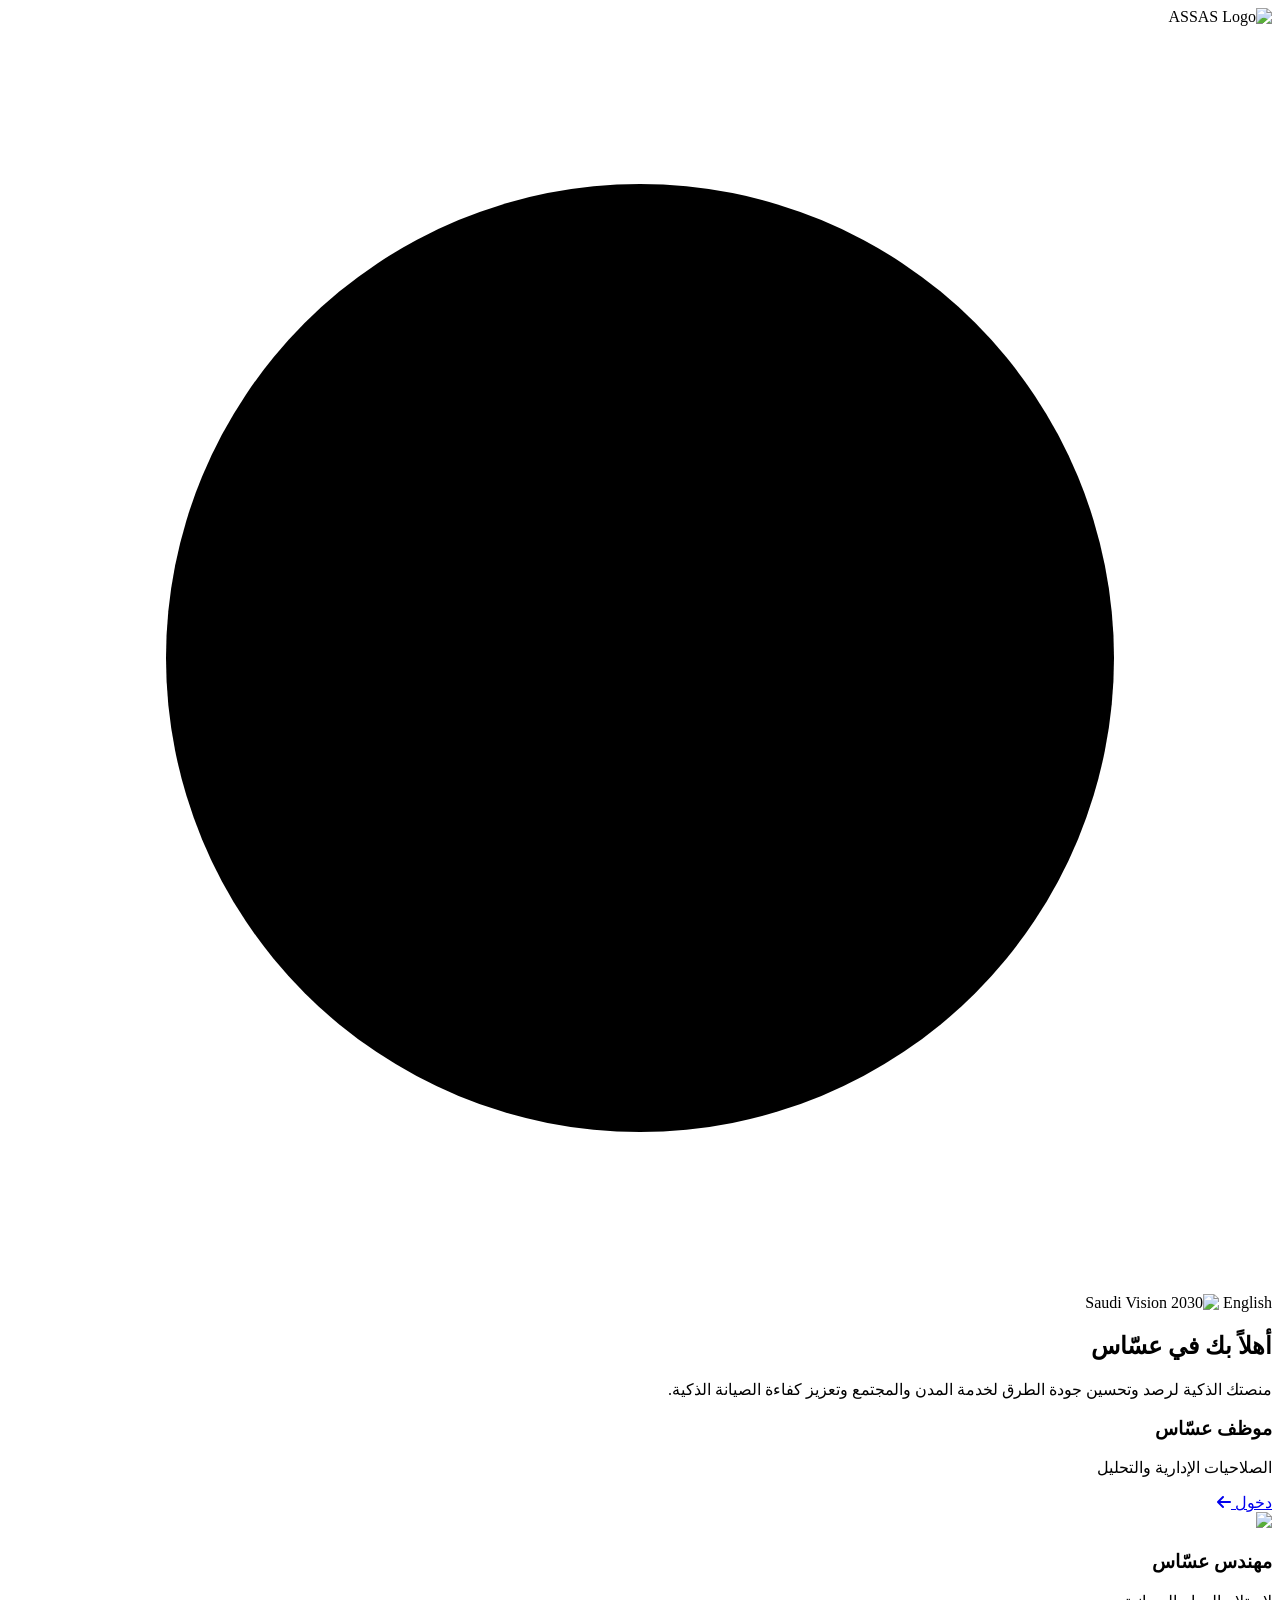
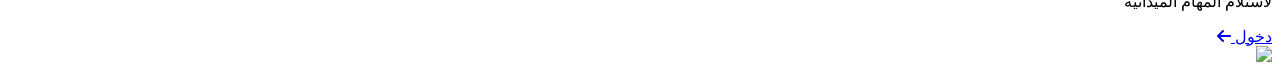
==== templates/index.html @ df8b257a "save my update" ====
<!doctype html>
<html lang="ar" dir="rtl">
  <head>
    <meta charset="UTF-8" />
    <title>عساس</title>

    <!-- Font Awesome -->
    <link
      rel="stylesheet"
      href="https://cdnjs.cloudflare.com/ajax/libs/font-awesome/6.5.0/css/all.min.css"
    />

    <!-- Google Font -->
    <link
      href="https://fonts.googleapis.com/css2?family=Cairo:wght@400;600;700&display=swap"
      rel="stylesheet"
    />

    <!-- style sheet -->
    <link rel="stylesheet" href="../statics/css/index.css" />
  </head>
  <body class="home-page">
    <!-- Navbar -->
    <header class="top-bar">
      <div class="right">
        <img
          src="../statics/img/Assas_clear_logo.png"
          class="assas-logo"
          alt="ASSAS Logo"
        />
      </div>

      <div class="left">
        <span class="lang">
          <svg viewBox="0 0 24 24" aria-hidden="true">
            <circle cx="12" cy="12" r="9"></circle>
            <path d="M3 12h18"></path>
            <path d="M12 3a15 15 0 0 1 0 18"></path>
            <path d="M12 3a15 15 0 0 0 0 18"></path>
          </svg>
          <span class="lang-text">English</span>
        </span>

        <img
          src="../statics/img/saudi_green_palm.png"
          class="vision-logo"
          alt="Saudi Vision 2030"
        />
      </div>
    </header>

    <!-- Main Section -->
    <section class="hero">
      <h1>أهلاً بك في عسّاس</h1>
      <p>
        منصتك الذكية لرصد وتحسين جودة الطرق لخدمة المدن والمجتمع وتعزيز كفاءة
        الصيانة الذكية.
      </p>

      <div class="cards">
        <!-- موظف عساس -->
        <div class="card employee">
          <div class="card-content">
            <h3>موظف عسّاس</h3>
            <p>الصلاحيات الإدارية والتحليل</p>
            <a href="emp_login.html" class="card-arrow">
              دخول <i class="fa-solid fa-arrow-left"></i>
            </a>
          </div>
          <img src="../statics/img/Assas_green_logo.png" class="card-logo" />
        </div>

        <!-- مهندس عساس -->
        <div class="card engineer">
          <div class="card-content">
            <h3>مهندس عسّاس</h3>
            <p>لاستلام المهام الميدانية</p>
            <a href="eng_login.html" class="card-arrow">
              دخول <i class="fa-solid fa-arrow-left"></i>
            </a>
          </div>
          <img src="../statics/img/Assas_white_logo.png" class="card-logo" />
        </div>
      </div>
    </section>
    <script>
      document.addEventListener("DOMContentLoaded", () => {
    const urlParams = new URLSearchParams(window.location.search);
    if (urlParams.get('logout') === 'success') {
        alert("تم تسجيل الخروج بنجاح. شكراً لاستخدامك النظام!");
        
        // تنظيف الرابط ليبقى احترافياً (بدون ?logout=success)
        window.history.replaceState({}, document.title, window.location.pathname);
    }
});
    </script>
  </body>
</html>
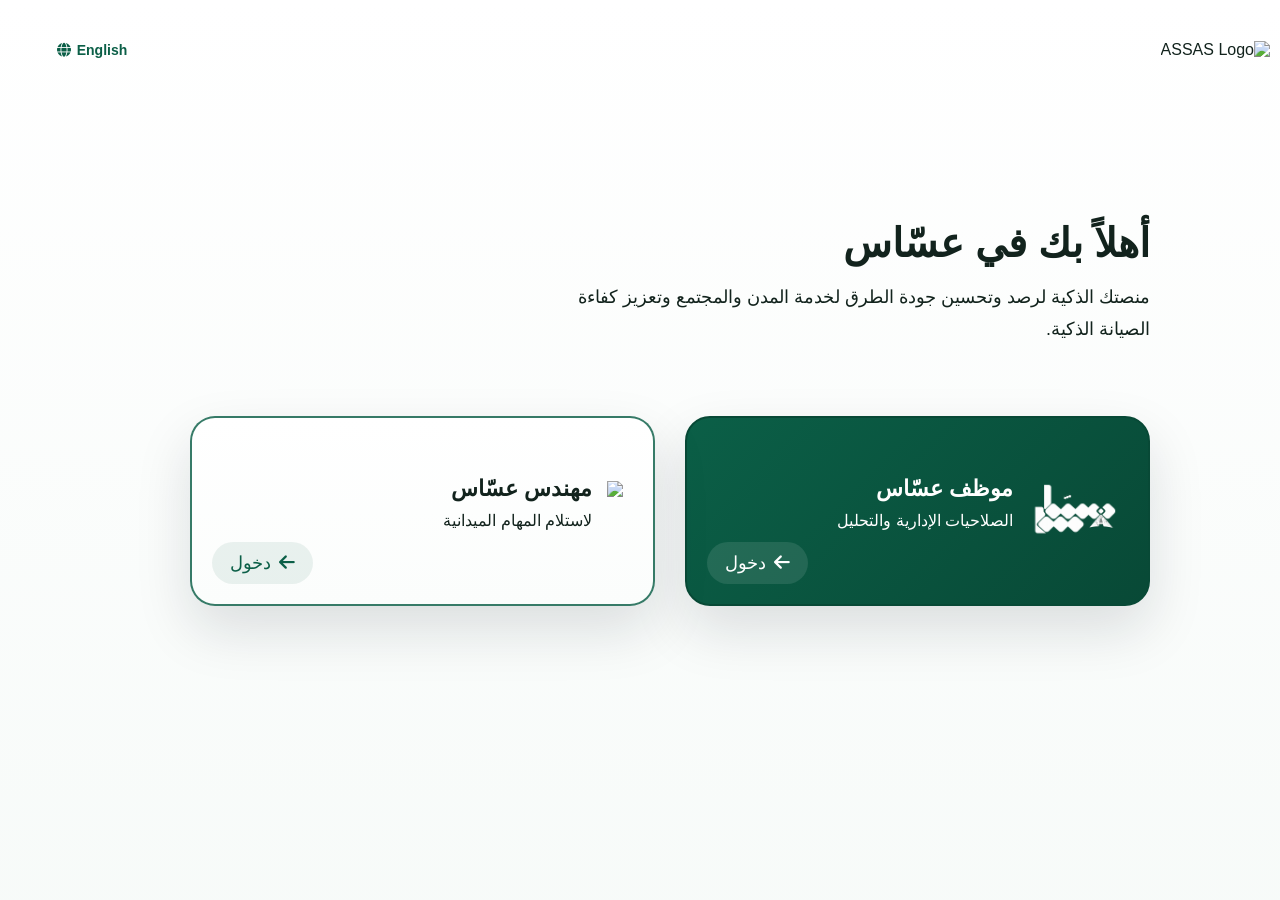
==== commit c011ec70: "theme improvment, dark mode, and English translation" ====
--- a/templates/index.html
+++ b/templates/index.html
@@ -3,6 +3,13 @@
   <head>
     <meta charset="UTF-8" />
     <title>عساس</title>
+
+    <!-- Assas icon -->
+    <link
+      rel="icon"
+      type="image/png"
+      href="../statics/img/Assas_clear_logo_2.png"
+    />
 
     <!-- Font Awesome -->
     <link
@@ -18,6 +25,8 @@
 
     <!-- style sheet -->
     <link rel="stylesheet" href="../statics/css/index.css" />
+    <!-- Injected dark theme support -->
+    <link rel="stylesheet" href="../statics/css/settings.css" />
   </head>
   <body class="home-page">
     <!-- Navbar -->
@@ -31,14 +40,12 @@
       </div>
 
       <div class="left">
-        <span class="lang">
-          <svg viewBox="0 0 24 24" aria-hidden="true">
-            <circle cx="12" cy="12" r="9"></circle>
-            <path d="M3 12h18"></path>
-            <path d="M12 3a15 15 0 0 1 0 18"></path>
-            <path d="M12 3a15 15 0 0 0 0 18"></path>
-          </svg>
-          <span class="lang-text">English</span>
+        <!-- Injected translation support and language toggle integration -->
+        <span class="lang language-toggle">
+          <span class="lang-text" data-ar="English" data-en="العربية">
+            English
+          </span>
+          <i class="fa-solid fa-globe"></i>
         </span>
 
         <img
@@ -51,8 +58,14 @@
 
     <!-- Main Section -->
     <section class="hero">
-      <h1>أهلاً بك في عسّاس</h1>
-      <p>
+      <!-- Injected translation support -->
+      <h1 data-ar="أهلاً بك في عسّاس" data-en="Welcome to Assas">
+        أهلاً بك في عسّاس
+      </h1>
+      <p
+        data-ar="منصتك الذكية لرصد وتحسين جودة الطرق لخدمة المدن والمجتمع وتعزيز كفاءة الصيانة الذكية."
+        data-en="A smart platform for monitoring road quality, prioritizing maintenance, and helping city teams respond faster."
+      >
         منصتك الذكية لرصد وتحسين جودة الطرق لخدمة المدن والمجتمع وتعزيز كفاءة
         الصيانة الذكية.
       </p>
@@ -61,38 +74,68 @@
         <!-- موظف عساس -->
         <div class="card employee">
           <div class="card-content">
-            <h3>موظف عسّاس</h3>
-            <p>الصلاحيات الإدارية والتحليل</p>
-            <a href="emp_login.html" class="card-arrow">
+            <!-- Injected translation support -->
+            <h3 data-ar="موظف عسّاس" data-en="Assas Admin">موظف عسّاس</h3>
+            <p
+              data-ar="الصلاحيات الإدارية والتحليل"
+              data-en="Manage reports<br>and analytics"
+            >
+              الصلاحيات الإدارية والتحليل
+            </p>
+            <a
+              href="emp_login.html"
+              class="card-arrow"
+              data-ar="دخول"
+              data-en="Login"
+            >
               دخول <i class="fa-solid fa-arrow-left"></i>
             </a>
           </div>
-          <img src="../statics/img/Assas_green_logo.png" class="card-logo" />
+          <img src="../statics/img/Assas_clear_logo_2.png" class="card-logo" />
         </div>
 
         <!-- مهندس عساس -->
         <div class="card engineer">
           <div class="card-content">
-            <h3>مهندس عسّاس</h3>
-            <p>لاستلام المهام الميدانية</p>
-            <a href="eng_login.html" class="card-arrow">
+            <!-- Injected translation support -->
+            <h3 data-ar="مهندس عسّاس" data-en="Assas Engineer">مهندس عسّاس</h3>
+            <p
+              data-ar="لاستلام المهام الميدانية"
+              data-en="Receive and update<br>field tasks"
+            >
+              لاستلام المهام الميدانية
+            </p>
+            <a
+              href="eng_login.html"
+              class="card-arrow"
+              data-ar="دخول"
+              data-en="Login"
+            >
               دخول <i class="fa-solid fa-arrow-left"></i>
             </a>
           </div>
-          <img src="../statics/img/Assas_white_logo.png" class="card-logo" />
+          <img src="../statics/img/Assas_clear_logo.png" class="card-logo" />
         </div>
       </div>
     </section>
+
+    <!-- Injected settings integration for dark mode and translations -->
+    <script type="module" src="../statics/js/settings.js"></script>
+
     <script>
       document.addEventListener("DOMContentLoaded", () => {
-    const urlParams = new URLSearchParams(window.location.search);
-    if (urlParams.get('logout') === 'success') {
-        alert("تم تسجيل الخروج بنجاح. شكراً لاستخدامك النظام!");
-        
-        // تنظيف الرابط ليبقى احترافياً (بدون ?logout=success)
-        window.history.replaceState({}, document.title, window.location.pathname);
-    }
-});
+        const urlParams = new URLSearchParams(window.location.search);
+        if (urlParams.get("logout") === "success") {
+          alert("تم تسجيل الخروج بنجاح. شكراً لاستخدامك النظام!");
+
+          // تنظيف الرابط ليبقى احترافياً (بدون ?logout=success)
+          window.history.replaceState(
+            {},
+            document.title,
+            window.location.pathname,
+          );
+        }
+      });
     </script>
   </body>
 </html>
--- a/statics/css/index.css
+++ b/statics/css/index.css
@@ -0,0 +1,418 @@
+* {
+  margin: 0;
+  padding: 0;
+  box-sizing: border-box;
+  font-family: "Cairo", sans-serif;
+}
+
+/* =========================================================
+   Home Page Background
+   خلفية الصفحة الرئيسية
+   - صورة خريطة المدينة
+   - طبقة بيضاء شفافة فوقها لتخفيف وضوح الصورة
+========================================================= */
+.home-page {
+  background-image:
+    linear-gradient(rgba(255, 255, 255, 0.82), rgba(246, 250, 248, 0.88)),
+    url("../img/map_BG.jpg");
+
+  background-size: cover;
+  background-position: center;
+  background-repeat: no-repeat;
+
+  height: 100vh; /* جعل الصفحة بارتفاع الشاشة */
+  overflow: hidden; /* منع ظهور scroll */
+
+  color: #12231d;
+  position: relative;
+  transition: background 0.3s ease, color 0.3s ease;
+}
+
+/* ===== Dark Mode ===== */
+body.dark.home-page {
+  background-image: 
+    linear-gradient(rgba(8, 19, 15, 0.85), rgba(8, 19, 15, 0.85)),
+    url("../img/map_BG.jpg");
+  color: #edf7f2;
+}
+
+body.dark.home-page .lang {
+  color: #35b989;
+}
+
+body.dark.home-page .lang svg {
+  stroke: #35b989;
+}
+
+body.dark.home-page .hero h1 {
+  color: #edf7f2;
+}
+
+body.dark.home-page .hero p {
+  color: #9fb5ad;
+}
+
+body.dark.home-page .engineer {
+  background: rgba(21, 42, 35, 0.9);
+  border-color: #35b989;
+  color: #edf7f2;
+}
+
+body.dark.home-page .employee {
+  background: #0c5742;
+  border-color: #08382a;
+}
+
+body.dark.home-page .engineer .card-arrow {
+  color: #35b989;
+  border-color: #35b989;
+  background: rgba(53, 185, 137, 0.1);
+}
+
+body.dark.home-page .engineer .card-arrow:hover {
+  background: rgba(53, 185, 137, 0.2);
+}
+
+body.dark.home-page .vision-logo {
+  filter: brightness(0) invert(1) opacity(0.7);
+}
+
+/* =========================================================
+   Top Bar (Header)
+   الشريط العلوي الذي يحتوي على:
+   - شعار عسّاس
+   - زر تغيير اللغة
+   - شعار رؤية 2030
+========================================================= */
+.home-page .top-bar {
+  position: absolute;
+  top: 50px;
+  left: 0;
+  right: 0;
+
+  z-index: 5;
+
+  display: flex;
+  align-items: center;
+  justify-content: space-between;
+}
+
+/* =========================================================
+   Assas Logo
+   شعار عسّاس في أعلى يمين الصفحة
+========================================================= */
+.home-page .top-bar .right {
+  position: absolute;
+  right: 40px;
+}
+
+.home-page .assas-logo {
+  height: 80px;
+}
+
+/* =========================================================
+   Vision 2030 + Language
+   الجزء الأيسر من الشريط العلوي
+   يحتوي على:
+   - زر تغيير اللغة
+   - شعار رؤية 2030
+========================================================= */
+.home-page .top-bar .left {
+  position: absolute;
+  left: 40px;
+
+  display: flex;
+  align-items: center;
+  gap: 12px;
+}
+
+/* =========================================================
+   Vision Logo
+   التحكم بحجم شعار رؤية 2030 وموقعه
+========================================================= */
+.home-page .vision-logo {
+  height: 170px;
+  margin-left: -70px;
+}
+
+/* =========================================================
+   Language Button
+   زر تغيير اللغة (English)
+========================================================= */
+.home-page .lang {
+  display: flex;
+  align-items: center;
+  gap: 6px;
+
+  font-size: 14px;
+  font-weight: 600;
+
+  margin-left: -100px;
+
+  color: #0b5f47; /* اللون الأخضر الأساسي */
+  cursor: pointer;
+}
+
+/* أيقونة الكرة الأرضية */
+.home-page .lang svg {
+  width: 16px;
+  height: 16px;
+
+  stroke: #0b5f47;
+  fill: none;
+  stroke-width: 2;
+}
+
+/* النص داخل زر اللغة */
+.home-page .lang-text {
+  line-height: 1;
+}
+.language-toggle {
+  cursor: pointer;
+  position: relative;
+  z-index: 999;
+
+  display: flex;
+  align-items: center;
+  gap: 6px;
+
+  transition:
+    transform 0.25s ease,
+    color 0.25s ease;
+}
+
+.language-toggle:hover {
+  transform: translateY(-1px);
+}
+
+.language-toggle .lang-text,
+.language-toggle i {
+  transition:
+    color 0.25s ease,
+    transform 0.25s ease;
+}
+
+.language-toggle:hover .lang-text,
+.language-toggle:hover i {
+  color: #088a5f;
+}
+
+.language-toggle:hover i {
+  transform: rotate(12deg);
+}
+
+.home-page.english-mode .hero {
+  direction: ltr;
+  text-align: left;
+}
+
+.home-page.english-mode .cards {
+  flex-direction: row-reverse;
+}
+
+.home-page.english-mode .card {
+  direction: ltr;
+  flex-direction: row-reverse;
+}
+
+.home-page.english-mode .card-content {
+  align-items: flex-start;
+  text-align: left;
+  margin-right: 15px;
+  margin-left: 0;
+  padding-left: 10px;
+}
+
+.home-page.english-mode .card-arrow {
+  left: auto;
+  right: 20px;
+}
+
+.home-page.english-mode .card-arrow i {
+  transform: rotate(180deg);
+}
+.home-page.english-mode .card-logo {
+  margin-right: 10px;
+}
+
+/* =========================================================
+   Hero Section
+   القسم الرئيسي في الصفحة
+   يحتوي على:
+   - العنوان الرئيسي
+   - الوصف
+   - الكروت
+========================================================= */
+.home-page .hero {
+  text-align: right;
+
+  padding-top: 220px; /* المسافة بين الهيدر والمحتوى */
+
+  max-width: 960px;
+  margin-left: auto;
+  margin-right: auto;
+}
+
+/* =========================================================
+   Main Title
+   العنوان الرئيسي للصفحة
+========================================================= */
+.home-page .hero h1 {
+  font-size: 40px;
+  font-weight: 700;
+  margin-bottom: 15px;
+}
+
+/* =========================================================
+   Description Text
+   النص التوضيحي أسفل العنوان
+========================================================= */
+.home-page .hero p {
+  font-size: 18px;
+  max-width: 600px;
+  margin: 0;
+  line-height: 1.8;
+}
+
+/* =========================================================
+   Cards Container
+   الحاوية التي تحتوي الكروت (الموظف والمهندس)
+========================================================= */
+.home-page .cards {
+  display: flex;
+  justify-content: center;
+
+  gap: 30px; /* المسافة بين الكروت */
+  margin-top: 70px; /* المسافة بين النص والكروت */
+}
+
+/* =========================================================
+   Card Component
+   التصميم الأساسي للكرت
+========================================================= */
+.home-page .card {
+  width: 470px;
+  height: 190px;
+
+  border-radius: 25px;
+  box-shadow: 0 24px 55px rgba(15, 23, 42, 0.13);
+
+  transition:
+    transform 0.25s ease,
+    box-shadow 0.25s ease,
+    border-color 0.25s ease;
+
+  display: flex;
+  flex-direction: row-reverse;
+  justify-content: flex-start;
+  align-items: center;
+
+  padding: 20px 30px;
+
+  position: relative;
+}
+
+/* =========================================================
+   Card Content
+   النصوص داخل الكرت
+========================================================= */
+.home-page .card-content {
+  display: flex;
+  flex-direction: column;
+
+  justify-content: center;
+  align-items: flex-start;
+
+  flex: 1;
+  margin-right: 15px;
+}
+
+/* عنوان الكرت */
+.home-page .card-content h3 {
+  font-size: 22px;
+  font-weight: 700;
+  margin-bottom: 5px;
+}
+
+/* وصف الكرت */
+.home-page .card-content p {
+  font-size: 16px;
+  margin-bottom: 10px;
+}
+
+/* شعار عسّاس داخل الكرت */
+.home-page .card-logo {
+  height: 60px;
+  width: auto;
+}
+
+/* =========================================================
+   Engineer Card
+   تصميم كرت المهندس
+========================================================= */
+.home-page .engineer {
+  background: linear-gradient(180deg, #ffffff 0%, #fbfdfc 100%);
+  border: 2.5px solid rgba(11, 95, 71, 0.82);
+}
+
+.home-page .engineer .card-arrow {
+  color: #0b5f47;
+  border-color: #0b5f47;
+  background: rgba(12, 95, 71, 0.08);
+}
+
+.home-page .engineer .card-arrow:hover {
+  background: rgba(12, 95, 71, 0.16);
+}
+
+/* =========================================================
+   Employee Card
+   تصميم كرت الموظف
+========================================================= */
+.home-page .employee {
+  background: linear-gradient(135deg, #0b5f47, #084936);
+  color: white;
+  border: 2.5px solid #084936;
+}
+
+.home-page .employee .card-arrow {
+  color: #fff;
+  border-color: #fff;
+  background: rgba(255, 255, 255, 0.1);
+}
+
+.home-page .employee .card-arrow:hover {
+  background: rgba(232, 232, 232, 0.411);
+}
+
+.card-arrow {
+  position: absolute;
+
+  bottom: 20px;
+  left: 20px;
+
+  display: inline-flex;
+  align-items: center;
+  justify-content: center;
+
+  gap: 8px;
+  padding: 10px 18px;
+  border-radius: 30px;
+
+  text-decoration: none;
+  font-size: 18px;
+
+  transition:
+    background 0.25s ease,
+    color 0.25s ease,
+    transform 0.25s ease;
+}
+
+.home-page .card:hover {
+  transform: translateY(-4px);
+  box-shadow: 0 28px 65px rgba(15, 23, 42, 0.16);
+}
+
+.card-arrow:hover {
+  transform: translateY(-1px);
+}
--- a/statics/css/settings.css
+++ b/statics/css/settings.css
@@ -0,0 +1,401 @@
+/* ===== Settings Dark Mode ===== */
+body.dark {
+  --bg: #08130f;
+  --card: #12231d;
+  --text: #edf7f2;
+  --green: #35b989;
+  --dark-surface: #12231d;
+  --dark-surface-2: #182f27;
+  --dark-border: rgba(87, 201, 156, 0.26);
+  --dark-muted: #9fb5ad;
+}
+
+body.dark {
+  background:
+    radial-gradient(circle at top right, rgba(53, 185, 137, 0.12), transparent 34rem),
+    #08130f !important;
+  color: var(--text, #edf7f2) !important;
+}
+
+body.dark main {
+  background: transparent !important;
+}
+
+body.dark aside {
+  background: linear-gradient(180deg, #0b3f31, #061b16) !important;
+  border-left: 1px solid rgba(255, 255, 255, 0.08);
+  box-shadow: 0 0 30px rgba(0, 0, 0, 0.24);
+}
+
+body.dark aside ul li.active {
+  background: rgba(255, 255, 255, 0.14) !important;
+}
+
+body.dark aside ul li:hover {
+  background: rgba(255, 255, 255, 0.1) !important;
+}
+
+body.dark .search-box {
+  background: rgba(18, 35, 29, 0.92) !important;
+  border: 1px solid var(--dark-border) !important;
+  box-shadow: 0 14px 34px rgba(0, 0, 0, 0.24);
+}
+
+body.dark .search-box input {
+  background: transparent !important;
+  color: var(--text, #edf7f2) !important;
+}
+
+body.dark .search-box input::placeholder {
+  color: var(--dark-muted, #9fb5ad) !important;
+}
+
+body.dark .search-box i {
+  color: var(--green, #35b989) !important;
+}
+
+body.dark input,
+body.dark textarea,
+body.dark select {
+  background: var(--dark-surface-2, #182f27) !important;
+  color: var(--text, #edf7f2) !important;
+  border: 1px solid var(--dark-border) !important;
+  border-radius: 8px;
+}
+
+body.dark input::placeholder,
+body.dark textarea::placeholder {
+  color: var(--dark-muted, #9fb5ad) !important;
+}
+
+body.dark input:focus,
+body.dark textarea:focus,
+body.dark select:focus {
+  border-color: var(--green, #35b989) !important;
+  box-shadow: 0 0 0 3px rgba(53, 185, 137, 0.16) !important;
+}
+
+body.dark select option {
+  background: #12231d;
+  color: #edf7f2;
+}
+
+body.dark table {
+  background: var(--dark-surface, #12231d) !important;
+  border-radius: 12px;
+  overflow: hidden;
+  border: 1px solid var(--dark-border);
+  box-shadow: 0 16px 38px rgba(0, 0, 0, 0.28);
+}
+
+body.dark td {
+  background: var(--dark-surface, #12231d) !important;
+  color: #dcebe5 !important;
+  border-color: rgba(87, 201, 156, 0.12) !important;
+  font-weight: 500;
+}
+
+body.dark tr:nth-child(even) td {
+  background: #162b24 !important;
+}
+
+body.dark tr:hover td {
+  background: #1c3a30 !important;
+}
+
+body.dark th {
+  background: #0d2a22 !important;
+  color: #8ee6c1 !important;
+  border-bottom: 1px solid var(--dark-border);
+}
+
+body.dark .card,
+body.dark .report-card,
+body.dark .chart-container,
+body.dark .profile-card,
+body.dark .report-details,
+body.dark .modal-content {
+  background: linear-gradient(180deg, rgba(21, 42, 35, 0.98), rgba(15, 30, 25, 0.98)) !important;
+  color: var(--text, #edf7f2) !important;
+  border: 1px solid var(--dark-border) !important;
+  box-shadow: 0 18px 45px rgba(0, 0, 0, 0.34) !important;
+  border-radius: 14px;
+}
+
+body.dark .filter-group label,
+body.dark .details-info-header h3,
+body.dark .info-item i,
+body.dark .focus-col {
+  color: var(--green, #35b989) !important;
+}
+
+body.dark .details-info-header p,
+body.dark .info-item,
+body.dark .placeholder-text,
+body.dark .file-name {
+  color: #c5d8d0 !important;
+}
+
+body.dark .row-completed td {
+  background: rgba(44, 154, 105, 0.14) !important;
+  color: #dff7eb !important;
+}
+
+body.dark .details-front,
+body.dark .details-back,
+body.dark .image-placeholder {
+  background-color: #0d1f1a !important;
+}
+
+body.dark .page-btn {
+  background: var(--dark-surface-2, #182f27) !important;
+  color: #e6f3ee !important;
+  border: 1px solid var(--dark-border) !important;
+}
+
+body.dark .page-btn:hover {
+  background: var(--green, #35b989) !important;
+  color: #fff !important;
+}
+
+body.dark .page-info {
+  color: #cbd5e1 !important;
+}
+
+/* ===== Update Page Fix ===== */
+
+body.dark .update-container,
+body.dark .update-card,
+body.dark .update-section {
+  background: var(--dark-surface, #12231d) !important;
+  color: var(--text, #edf7f2) !important;
+  border-color: var(--dark-border) !important;
+}
+
+body.dark .update-card h2,
+body.dark .update-card h3,
+body.dark .update-section label,
+body.dark .status-label,
+body.dark .report-id {
+  color: var(--green, #35b989) !important;
+}
+
+body.dark .update-card textarea,
+body.dark .update-card input,
+body.dark .update-card select {
+  background: var(--dark-surface-2, #182f27) !important;
+  color: var(--text, #edf7f2) !important;
+  border: 1px solid var(--dark-border) !important;
+}
+
+body.dark .update-card textarea::placeholder,
+body.dark .update-card input::placeholder {
+  color: var(--dark-muted, #9fb5ad) !important;
+}
+
+body.dark .update-card p,
+body.dark .update-card span {
+  color: #cbd5e1 !important;
+}
+
+body.dark .section-title,
+body.dark .contact-row,
+body.dark .contact-row span,
+body.dark .contact-row i,
+body.dark .back-icon,
+body.dark #email,
+body.dark #phone,
+body.dark #role,
+body.dark #role2,
+body.dark .status-active,
+body.dark main h2,
+body.dark main h3 {
+  color: #e6f3ee !important;
+}
+
+body.dark .back-icon:hover {
+  color: var(--green, #35b989) !important;
+}
+
+/* ===== Assign Dropdown Dark Mode Fix ===== */
+
+body.dark .assign-menu {
+  background: var(--dark-surface-2, #182f27) !important;
+  color: var(--text, #edf7f2) !important;
+  border: 1px solid var(--dark-border) !important;
+  box-shadow: 0 10px 25px rgba(0,0,0,0.4) !important;
+}
+
+body.dark .assign-item {
+  color: var(--text, #edf7f2) !important;
+  background: transparent !important;
+}
+
+body.dark .assign-item:hover {
+  background: rgba(53, 185, 137, 0.18) !important;
+  color: #9af0cd !important;
+}
+
+
+/* ===== Internal Pages English Layout ===== */
+
+body:not(.english-mode) .container,
+body:not(.english-mode) .layout {
+  direction: rtl;
+}
+
+body:not(.english-mode) aside {
+  direction: rtl;
+}
+
+body:not(.english-mode) aside ul li a,
+body:not(.english-mode) .logout-btn {
+  justify-content: flex-start;
+  text-align: right;
+}
+
+body.english-mode .container,
+body.english-mode .layout {
+  direction: ltr;
+}
+
+body.english-mode aside {
+  direction: ltr;
+}
+
+body.english-mode main {
+  direction: ltr;
+  text-align: left;
+}
+
+body.english-mode aside ul li a,
+body.english-mode .logout-btn {
+  flex-direction: row;
+  justify-content: flex-start;
+  text-align: left;
+}
+
+aside ul li a i,
+.logout-btn i {
+  width: 20px;
+  flex: 0 0 20px;
+  text-align: center;
+}
+
+body.english-mode .grid {
+  direction: ltr;
+}
+
+body.english-mode .contact-row {
+  direction: ltr;
+}
+
+body.english-mode .logout-btn i {
+  transform: scaleX(-1);
+}
+
+/* ===== Notification Language Layout ===== */
+body.english-mode #notificationBtn {
+  left: auto !important;
+  right: 20px !important;
+}
+
+body.english-mode #notificationPanel {
+  left: auto !important;
+  right: 20px !important;
+  direction: ltr !important;
+}
+
+body.english-mode #notificationList {
+  direction: ltr !important;
+}
+
+body.english-mode .notification-item {
+  direction: ltr !important;
+  grid-template-columns: 42px 1fr !important;
+}
+
+body:not(.english-mode) #notificationPanel {
+  direction: rtl !important;
+}
+
+body:not(.english-mode) .notification-item {
+  direction: rtl !important;
+  grid-template-columns: 1fr 42px !important;
+}
+
+body:not(.english-mode) .notification-icon {
+  grid-column: 2;
+}
+
+body:not(.english-mode) .notification-content {
+  grid-column: 1;
+  text-align: right;
+}
+
+/* ===== Notification Dark Mode ===== */
+body.dark #notificationBtn {
+  background: linear-gradient(135deg, #0f766e, #0c5742 58%, #063b2d) !important;
+  box-shadow: 0 16px 35px rgba(0, 0, 0, 0.4) !important;
+}
+
+body.dark #notificationPanel {
+  background: rgba(18, 35, 29, 0.95) !important;
+  border-color: var(--dark-border) !important;
+  box-shadow: 0 24px 70px rgba(0, 0, 0, 0.5) !important;
+}
+
+body.dark .notification-header {
+  background: linear-gradient(135deg, rgba(53, 185, 137, 0.1), rgba(37, 99, 235, 0.08)), #12231d !important;
+  border-bottom-color: var(--dark-border) !important;
+}
+
+body.dark .notification-header h3 {
+  color: #edf7f2 !important;
+}
+
+body.dark .notification-item {
+  background: linear-gradient(135deg, #182f27, #12231d) !important;
+  border-color: transparent !important;
+}
+
+body.dark .notification-item:hover {
+  border-color: var(--dark-border) !important;
+  box-shadow: 0 12px 28px rgba(0, 0, 0, 0.3) !important;
+}
+
+body.dark .notification-item.unread {
+  border-color: rgba(53, 185, 137, 0.4) !important;
+  box-shadow: inset 4px 0 0 var(--green) !important;
+}
+
+body.dark .notification-title {
+  color: #edf7f2 !important;
+}
+
+body.dark .notification-time {
+  color: #9fb5ad !important;
+}
+
+body.dark .notification-empty {
+  color: #9fb5ad !important;
+}
+
+/* ===== Upload Page Dark Mode Cleanup ===== */
+
+body.dark .form-box,
+body.dark .upload-box,
+body.dark .file-upload-label {
+  background: transparent !important;
+  color: var(--text, #edf7f2) !important;
+  border-color: var(--dark-border, rgba(87, 201, 156, 0.26)) !important;
+  box-shadow: none !important;
+}
+
+body.dark .file-upload-design {
+  color: #edf7f2 !important;
+}
+
+body.dark .file-upload-label:hover {
+  background: rgba(53, 185, 137, 0.05) !important;
+}
